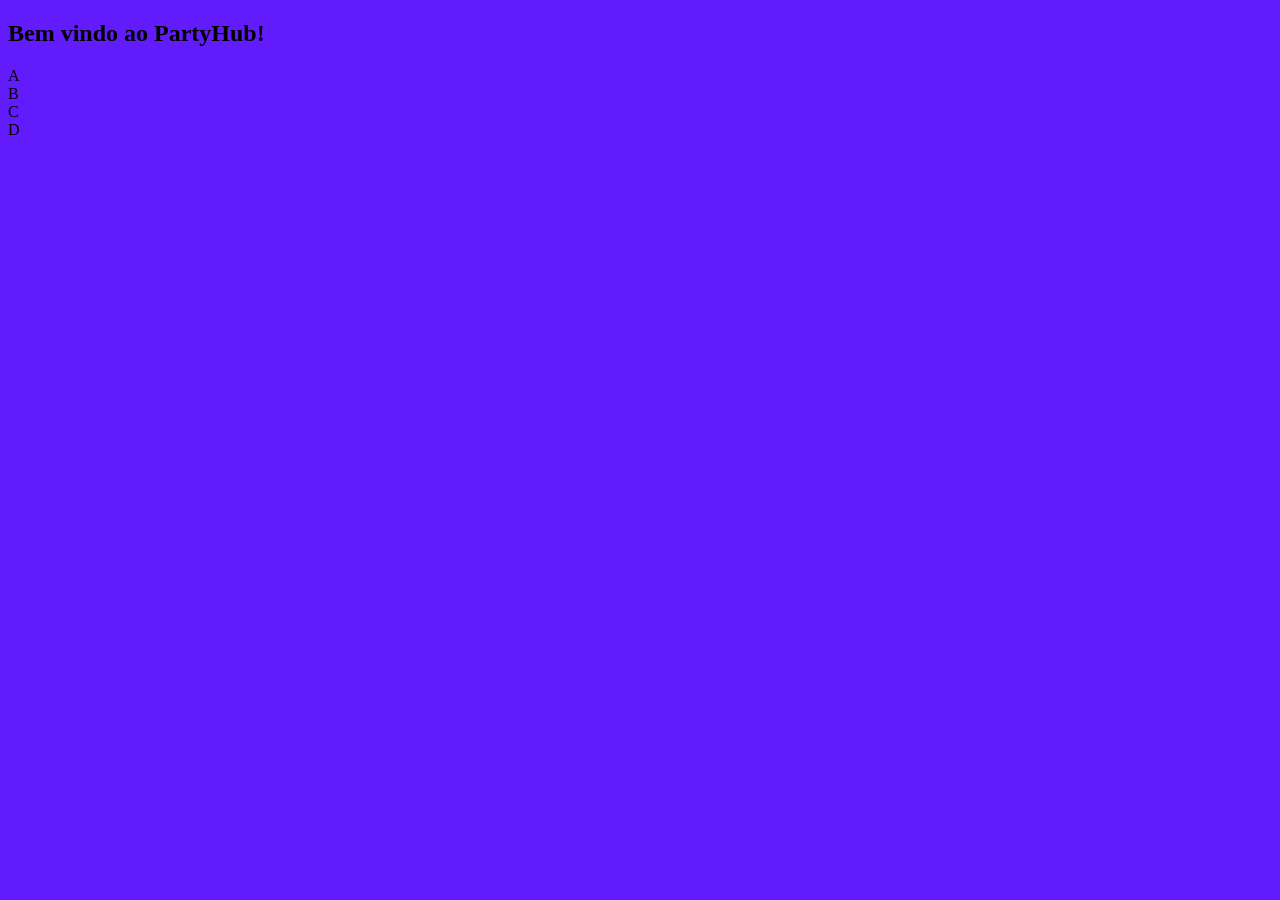
==== index.html @ 79849c9c "Implementando Vercel" ====
<!DOCTYPE html>
<html lang="en">
<head>
    <meta charset="UTF-8">
    <meta name="viewport" content="width=device-width, initial-scale=1.0">
    <title>PartyHub</title>
</head>

<style>

    body{
        background-color: rgb(98, 27, 250);
    }

    titulo{
        color: white;
    }

</style>

<body>
    <section>
        <h2 id="titulo">
            Bem vindo ao PartyHub!
        </h2>

        <div class="games-grid">

            <article>A</article>
            <article>B</article>
            <article>C</article>
            <article>D</article>

        </div>

    </section>

    
    
</body>
</html>
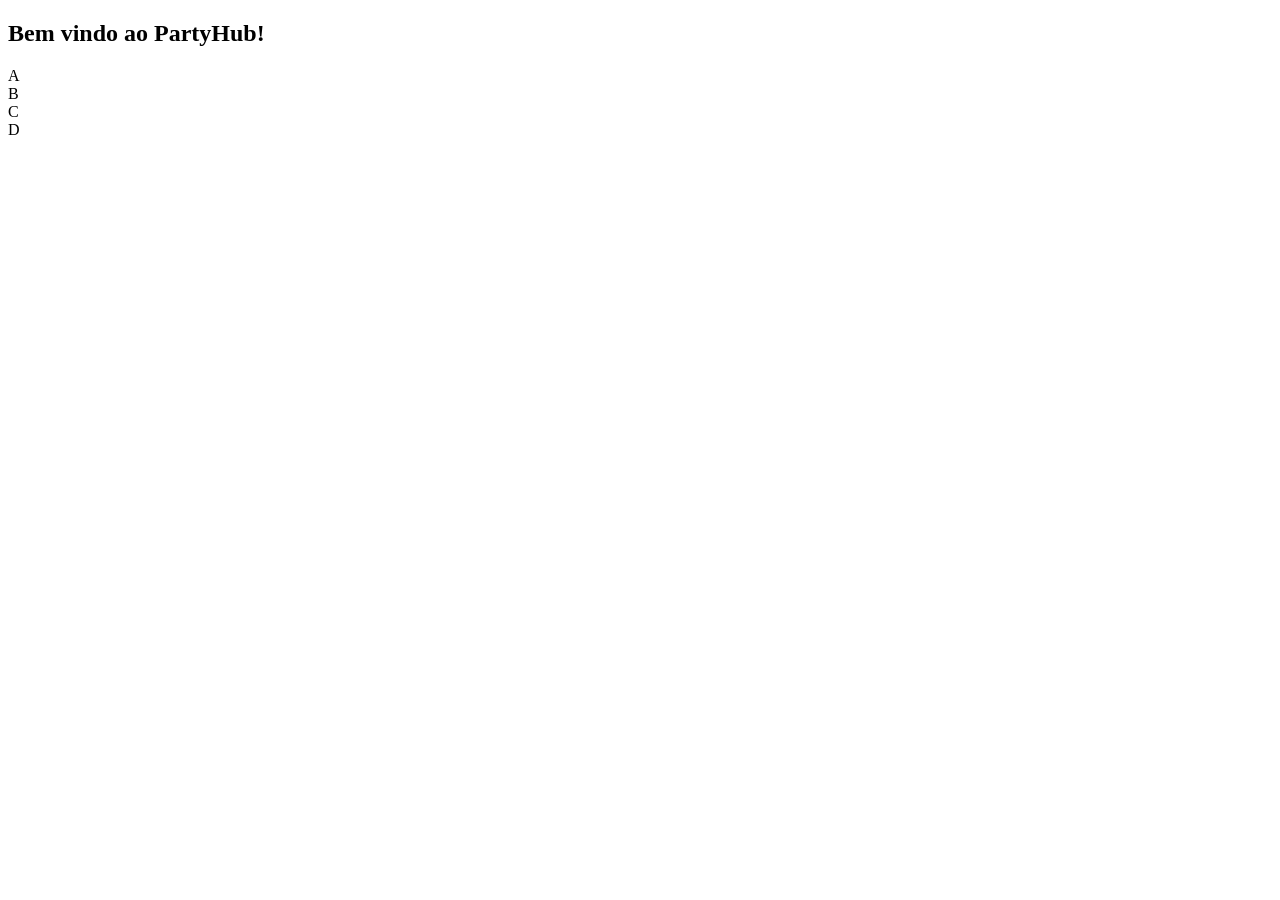
==== commit 185cf2f7: "Deploy Vercel" ====
--- a/index.html
+++ b/index.html
@@ -9,7 +9,7 @@
 <style>
 
     body{
-        background-color: rgb(98, 27, 250);
+        /*background-color: rgb(98, 27, 250);*/
     }
 
     titulo{
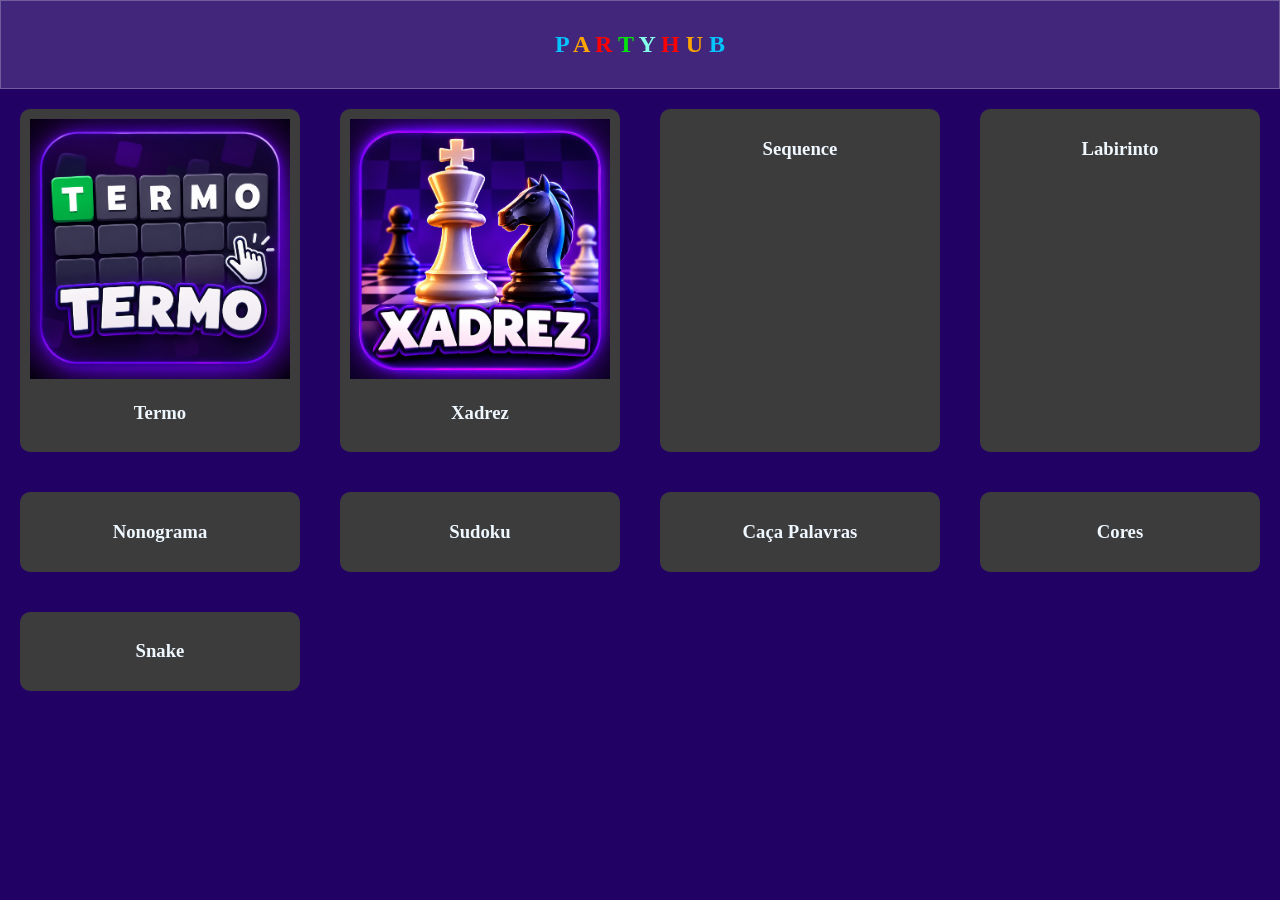
==== commit fe93d3ce: "Improving structure" ====
--- a/index.html
+++ b/index.html
@@ -4,33 +4,118 @@
     <meta charset="UTF-8">
     <meta name="viewport" content="width=device-width, initial-scale=1.0">
     <title>PartyHub</title>
+
+    <style>
+        body{
+            background-color: rgb(34, 1, 100);
+            margin: 0;
+        }
+
+        header{
+            font-family: fantasy;
+            text-align: center;
+            background: rgba(255, 255, 255, 0.15);
+            backdrop-filter: blur(10px);
+            border: 1px solid rgba(255, 255, 255, 0.25);
+            padding: 10px;
+        }
+
+        .games-grid{
+            display: grid;
+            grid-template-columns: repeat(4, 1fr);
+        }
+
+        .games-card{
+            color: aliceblue;
+            background: rgb(60, 60, 61);
+            border: 10px;
+            border-radius: 10px;
+            padding: 10px;
+            margin: 20px;
+            text-align: center;
+            cursor: pointer
+        }
+
+        .game-image img{
+            width: 100%;
+            height: 100%;
+            object-fit: cover;
+        }
+
+        #letra1{
+            color: rgb(4, 196, 255);
+        }
+
+        #letra2{
+            color: orange;
+        }
+        #letra3{
+            color: rgb(255, 0, 0);
+        }
+        #letra4{
+            color: rgb(4, 230, 11);
+        }
+        #letra5{
+            color: rgb(131, 255, 234);
+        }
+        #letra6{
+            color: rgb(255, 0, 0);
+        }
+        #letra7{
+            color: orange;
+        }
+        #letra8{
+            color: rgb(4, 196, 255);
+        }
+
+    </style>
 </head>
 
-<style>
+<body>
+    <header>
+        <h2 id="titulo">
+                <span id="letra1">P</span>
+                <span id="letra2">A</span>
+                <span id="letra3">R</span>
+                <span id="letra4">T</span>
+                <span id="letra5">Y</span>
+                <span id="letra6">H</span>
+                <span id="letra7">U</span>
+                <span id="letra8">B</span>
+            </h2>
+    </header>
 
-    body{
-        /*background-color: rgb(98, 27, 250);*/
-    }
+    <section>
+        <div class="games-grid">
+            <article class="games-card">
+                <div class="game-image">
+                    <img src="jogos/termo.png" alt="Termo">
+                </div>
 
-    titulo{
-        color: white;
-    }
+                <h3>Termo</h3>
+            </article>
 
-</style>
+            <article class="games-card">
+                <div class="game-image">
+                    <img src="jogos/xadrez.png" alt="Termo">
+                </div>
+                
+                <h3>Xadrez</h3>
+            </article>
 
-<body>
-    <section>
-        <h2 id="titulo">
-            Bem vindo ao PartyHub!
-        </h2>
+            <article class="games-card"><h3>Sequence</h3></article>
 
-        <div class="games-grid">
+            <article class="games-card"><h3>Labirinto</h3></article>
 
-            <article>A</article>
-            <article>B</article>
-            <article>C</article>
-            <article>D</article>
+            <article class="games-card"><h3>Nonograma</h3></article>
 
+            <article class="games-card"><h3>Sudoku</h3></article>
+
+            <article class="games-card"><h3>Caça Palavras</h3></article>
+
+            <article class="games-card"><h3>Cores</h3></article>
+
+            <article class="games-card"><h3>Snake</h3></article>
         </div>
 
     </section>
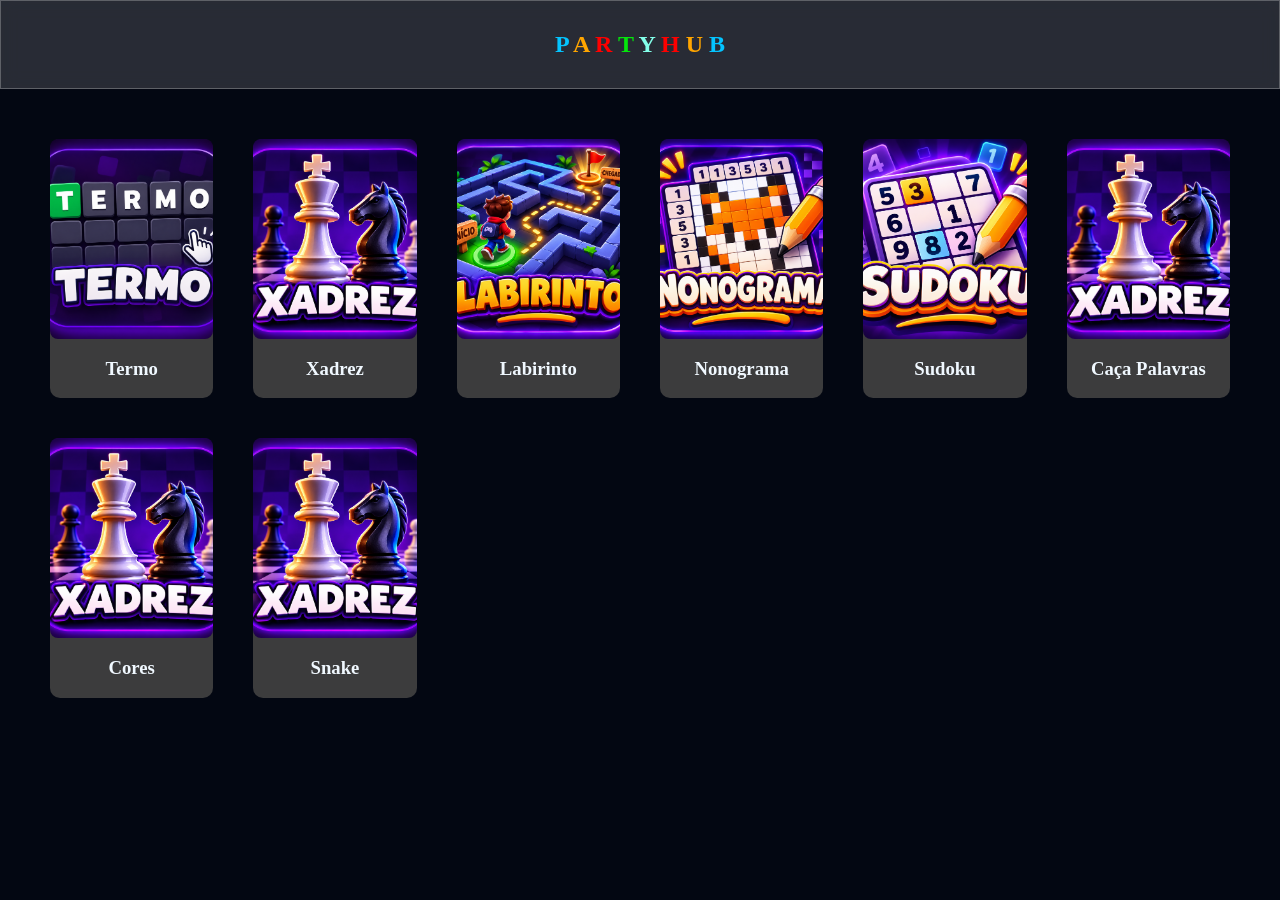
==== commit b5d18523: "Images sizes" ====
--- a/index.html
+++ b/index.html
@@ -7,7 +7,7 @@
 
     <style>
         body{
-            background-color: rgb(34, 1, 100);
+            background-color: #030712;
             margin: 0;
         }
 
@@ -22,7 +22,8 @@
 
         .games-grid{
             display: grid;
-            grid-template-columns: repeat(4, 1fr);
+            grid-template-columns: repeat(6, 1fr);
+            margin: 30px;
         }
 
         .games-card{
@@ -30,10 +31,16 @@
             background: rgb(60, 60, 61);
             border: 10px;
             border-radius: 10px;
-            padding: 10px;
             margin: 20px;
             text-align: center;
             cursor: pointer
+        }
+
+        .game-image {
+            width: 100%;
+            height: 200px;
+            overflow: hidden;
+            border-radius: 8px;
         }
 
         .game-image img{
@@ -91,31 +98,57 @@
                 <div class="game-image">
                     <img src="jogos/termo.png" alt="Termo">
                 </div>
-
                 <h3>Termo</h3>
             </article>
 
             <article class="games-card">
                 <div class="game-image">
-                    <img src="jogos/xadrez.png" alt="Termo">
+                    <img src="jogos/xadrez.png" alt="Xadrez">
                 </div>
-                
                 <h3>Xadrez</h3>
             </article>
 
-            <article class="games-card"><h3>Sequence</h3></article>
+            <article class="games-card">
+                <div class="game-image">
+                    <img src="jogos/labirinto.png" alt="Labirinto">
+                </div>
+                <h3>Labirinto</h3>
+            </article>
 
-            <article class="games-card"><h3>Labirinto</h3></article>
+            <article class="games-card">
+                <div class="game-image">
+                    <img src="jogos/nonograma.png" alt="Nonograma">
+                </div>
+                <h3>Nonograma</h3>
+            </article>
 
-            <article class="games-card"><h3>Nonograma</h3></article>
+            <article class="games-card">
+                <div class="game-image">
+                    <img src="jogos/sudoku.png" alt="Sudoku">
+                </div>
+                <h3>Sudoku</h3>
+            </article>
 
-            <article class="games-card"><h3>Sudoku</h3></article>
+            <article class="games-card">
+                <div class="game-image">
+                    <img src="jogos/cacapalavras.png" alt="Caça Palavras">
+                </div>
+                <h3>Caça Palavras</h3>
+            </article>
 
-            <article class="games-card"><h3>Caça Palavras</h3></article>
+            <article class="games-card">
+                <div class="game-image">
+                    <img src="jogos/cores.png" alt="Cores">
+                </div>
+                <h3>Cores</h3>
+            </article>
 
-            <article class="games-card"><h3>Cores</h3></article>
-
-            <article class="games-card"><h3>Snake</h3></article>
+            <article class="games-card">
+                <div class="game-image">
+                    <img src="jogos/snake.png" alt="Snake">
+                </div>
+                <h3>Snake</h3>
+            </article>
         </div>
 
     </section>
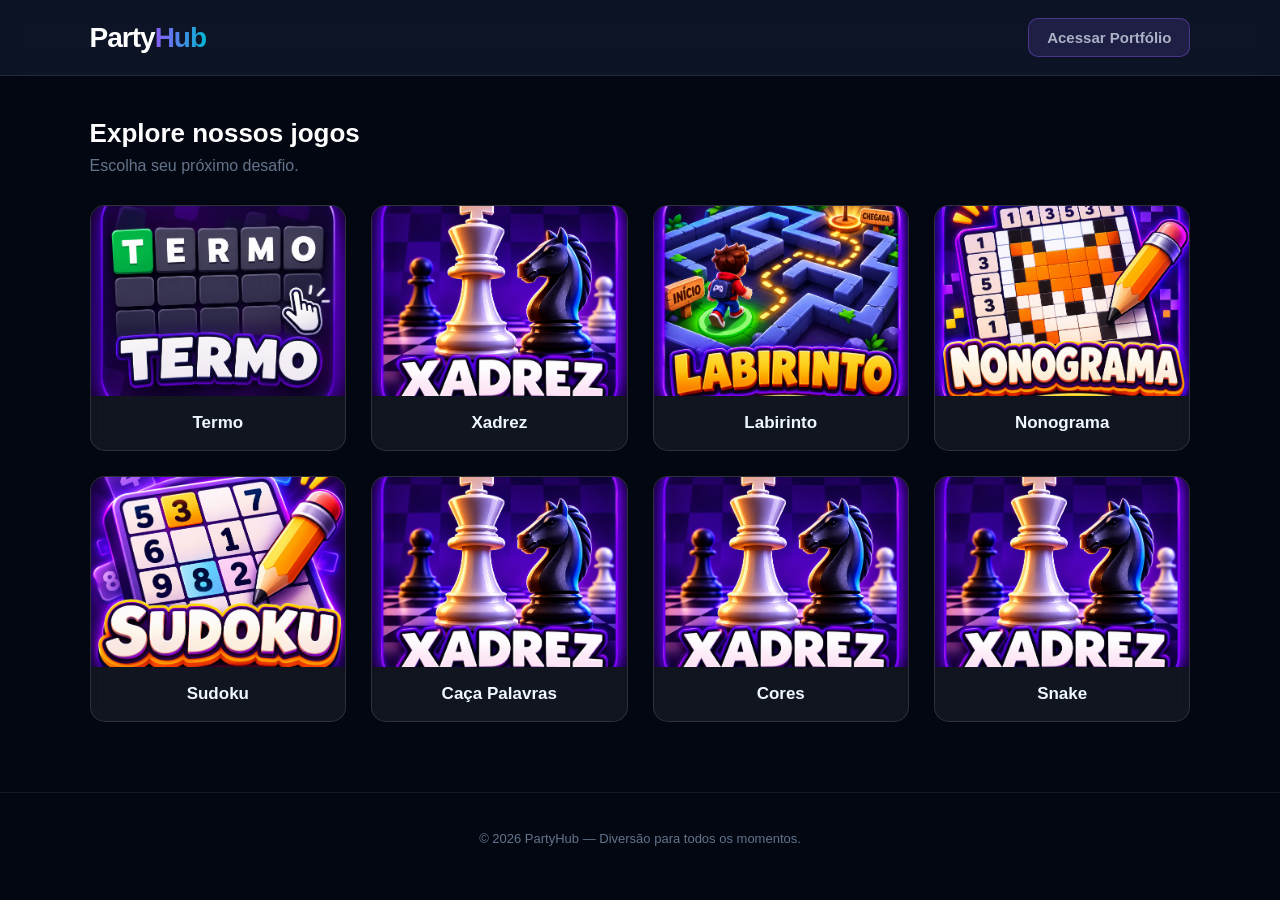
==== commit 0b0aa4b7: "Header improved" ====
--- a/index.html
+++ b/index.html
@@ -1,99 +1,297 @@
 <!DOCTYPE html>
-<html lang="en">
+<html lang="pt-BR">
 <head>
     <meta charset="UTF-8">
     <meta name="viewport" content="width=device-width, initial-scale=1.0">
-    <title>PartyHub</title>
+    <title>PartyHub | Jogos Online</title>
 
     <style>
-        body{
+        * {
+            box-sizing: border-box;
+        }
+
+        html {
+            scroll-behavior: smooth;
+        }
+
+        body {
             background-color: #030712;
+            color: #FFFFFF;
             margin: 0;
-        }
-
-        header{
-            font-family: fantasy;
+            font-family: Arial, sans-serif;
+        }
+
+        /* HEADER */
+
+        header {
+            background: rgba(15, 23, 42, 0.85);
+            backdrop-filter: blur(15px);
+            border-bottom: 1px solid rgba(255, 255, 255, 0.10);
+        }
+
+        .navbar {
+            display: flex;
+            justify-content: space-between;
+            align-items: center;
+            padding: 18px 7%;
+            max-width: 1600px;
+            margin: auto;
+        }
+
+        .logo h2 {
+            font-size: 28px;
+            margin: 0;
+            font-weight: bold;
+            letter-spacing: -1px;
+        }
+
+        .logo span {
+            background: linear-gradient(90deg, #8B5CF6, #06B6D4);
+            background-clip: text;
+            -webkit-background-clip: text;
+            color: transparent;
+        }
+
+        .nav-links {
+            display: flex;
+            align-items: center;
+            gap: 35px;
+        }
+
+        .nav-links a {
+            color: #AAB3C5;
+            text-decoration: none;
+            font-size: 15px;
+            font-weight: 600;
+            transition: 0.3s;
+        }
+
+        .nav-links a:hover {
+            color: #A78BFA;
+        }
+
+        .search-button {
+            background: rgba(139, 92, 246, 0.15);
+            border: 1px solid rgba(139, 92, 246, 0.4);
+            color: #C4B5FD;
+            padding: 10px 18px;
+            border-radius: 10px;
+            cursor: pointer;
+            transition: 0.3s;
+        }
+
+        .search-button:hover {
+            background: #7C3AED;
+            color: white;
+        }
+
+        /* HERO */
+
+        .hero {
+            max-width: 1600px;
+            margin: auto;
+            padding: 75px 7% 85px;
+        }
+
+        .hero-label {
+            display: inline-block;
+            color: #C4B5FD;
+            background: rgba(139, 92, 246, 0.15);
+            border: 1px solid rgba(139, 92, 246, 0.3);
+            padding: 8px 14px;
+            border-radius: 30px;
+            font-size: 13px;
+            margin-bottom: 20px;
+        }
+
+        .hero h1 {
+            font-size: clamp(36px, 5vw, 58px);
+            max-width: 700px;
+            margin: 0 0 18px;
+            line-height: 1.1;
+            letter-spacing: -2px;
+        }
+
+        .hero h1 span {
+            background: linear-gradient(90deg, #A78BFA, #22D3EE);
+            background-clip: text;
+            -webkit-background-clip: text;
+            color: transparent;
+        }
+
+        .hero p {
+            color: #94A3B8;
+            font-size: 17px;
+            line-height: 1.7;
+            max-width: 550px;
+            margin-bottom: 30px;
+        }
+
+        .hero-button {
+            display: inline-block;
+            background: linear-gradient(90deg, #7C3AED, #4F46E5);
+            color: white;
+            text-decoration: none;
+            padding: 14px 25px;
+            border-radius: 10px;
+            font-weight: bold;
+            transition: 0.3s;
+        }
+
+        .hero-button:hover {
+            transform: translateY(-3px);
+            box-shadow: 0 8px 25px rgba(124, 58, 237, 0.35);
+        }
+
+        /* JOGOS */
+
+        .games-section {
+            padding: 20px 7% 70px;
+            max-width: 1600px;
+            margin: auto;
+        }
+
+        .section-title {
+            margin-bottom: 30px;
+        }
+
+        .section-title h2 {
+            font-size: 26px;
+            margin-bottom: 8px;
+        }
+
+        .section-title p {
+            color: #64748B;
+            margin: 0;
+        }
+
+        .games-grid {
+            display: grid;
+            grid-template-columns: repeat(4, 1fr);
+            gap: 25px;
+        }
+
+        .games-card {
+            color: aliceblue;
+            background: rgba(255, 255, 255, 0.06);
+            backdrop-filter: blur(10px);
+            border: 1px solid rgba(255, 255, 255, 0.12);
+            border-radius: 15px;
+            overflow: hidden;
             text-align: center;
-            background: rgba(255, 255, 255, 0.15);
-            backdrop-filter: blur(10px);
-            border: 1px solid rgba(255, 255, 255, 0.25);
-            padding: 10px;
-        }
-
-        .games-grid{
-            display: grid;
-            grid-template-columns: repeat(6, 1fr);
-            margin: 30px;
-        }
-
-        .games-card{
-            color: aliceblue;
-            background: rgb(60, 60, 61);
-            border: 10px;
-            border-radius: 10px;
-            margin: 20px;
-            text-align: center;
-            cursor: pointer
+            cursor: pointer;
+            transition: 0.3s;
+        }
+
+        .games-card:hover {
+            transform: translateY(-6px);
+            background: rgba(255, 255, 255, 0.11);
+            border-color: rgba(139, 92, 246, 0.5);
         }
 
         .game-image {
             width: 100%;
-            height: 200px;
+            height: 190px;
             overflow: hidden;
-            border-radius: 8px;
-        }
-
-        .game-image img{
+        }
+
+        .game-image img {
             width: 100%;
             height: 100%;
             object-fit: cover;
-        }
-
-        #letra1{
-            color: rgb(4, 196, 255);
-        }
-
-        #letra2{
-            color: orange;
-        }
-        #letra3{
-            color: rgb(255, 0, 0);
-        }
-        #letra4{
-            color: rgb(4, 230, 11);
-        }
-        #letra5{
-            color: rgb(131, 255, 234);
-        }
-        #letra6{
-            color: rgb(255, 0, 0);
-        }
-        #letra7{
-            color: orange;
-        }
-        #letra8{
-            color: rgb(4, 196, 255);
+            transition: 0.4s;
+        }
+
+        .games-card:hover .game-image img {
+            transform: scale(1.05);
+        }
+
+        .games-card h3 {
+            margin: 0;
+            padding: 17px 10px;
+            font-size: 17px;
+        }
+
+        /* FOOTER */
+
+        footer {
+            text-align: center;
+            padding: 25px;
+            border-top: 1px solid rgba(255, 255, 255, 0.08);
+            color: #64748B;
+            font-size: 13px;
+        }
+
+        /* RESPONSIVIDADE */
+
+        @media (max-width: 1000px) {
+            .games-grid {
+                grid-template-columns: repeat(2, 1fr);
+            }
+        }
+
+        @media (max-width: 600px) {
+            .navbar {
+                flex-direction: column;
+                gap: 20px;
+                padding: 20px;
+            }
+
+            .nav-links {
+                gap: 18px;
+                flex-wrap: wrap;
+                justify-content: center;
+            }
+
+            .hero {
+                padding: 50px 7%;
+            }
+
+            .games-grid {
+                grid-template-columns: 1fr;
+            }
+
+            .game-image {
+                height: 220px;
+            }
         }
 
     </style>
 </head>
 
 <body>
+
+    <!-- HEADER -->
+
     <header>
-        <h2 id="titulo">
-                <span id="letra1">P</span>
-                <span id="letra2">A</span>
-                <span id="letra3">R</span>
-                <span id="letra4">T</span>
-                <span id="letra5">Y</span>
-                <span id="letra6">H</span>
-                <span id="letra7">U</span>
-                <span id="letra8">B</span>
-            </h2>
+
+        <nav class="navbar">
+
+            <div class="logo">
+                <h2>Party<span>Hub</span></h2>
+                
+            </div>
+
+            <div class="nav-links">
+                <a href="https://Jheex.github.io" class="search-button" type="button">
+                    Acessar Portfólio
+                </a>
+            </div>
+        </nav>
+
     </header>
 
-    <section>
+    <!-- LISTA DE JOGOS -->
+
+    <section class="games-section" id="jogos">
+
+        <div class="section-title">
+            <h2>Explore nossos jogos</h2>
+            <p>Escolha seu próximo desafio.</p>
+        </div>
+
         <div class="games-grid">
+
             <article class="games-card">
                 <div class="game-image">
                     <img src="jogos/termo.png" alt="Termo">
@@ -149,11 +347,16 @@
                 </div>
                 <h3>Snake</h3>
             </article>
+
         </div>
 
     </section>
 
-    
-    
+    <!-- SOBRE -->
+
+    <footer id="sobre">
+        <p>© 2026 PartyHub — Diversão para todos os momentos.</p>
+    </footer>
+
 </body>
 </html>
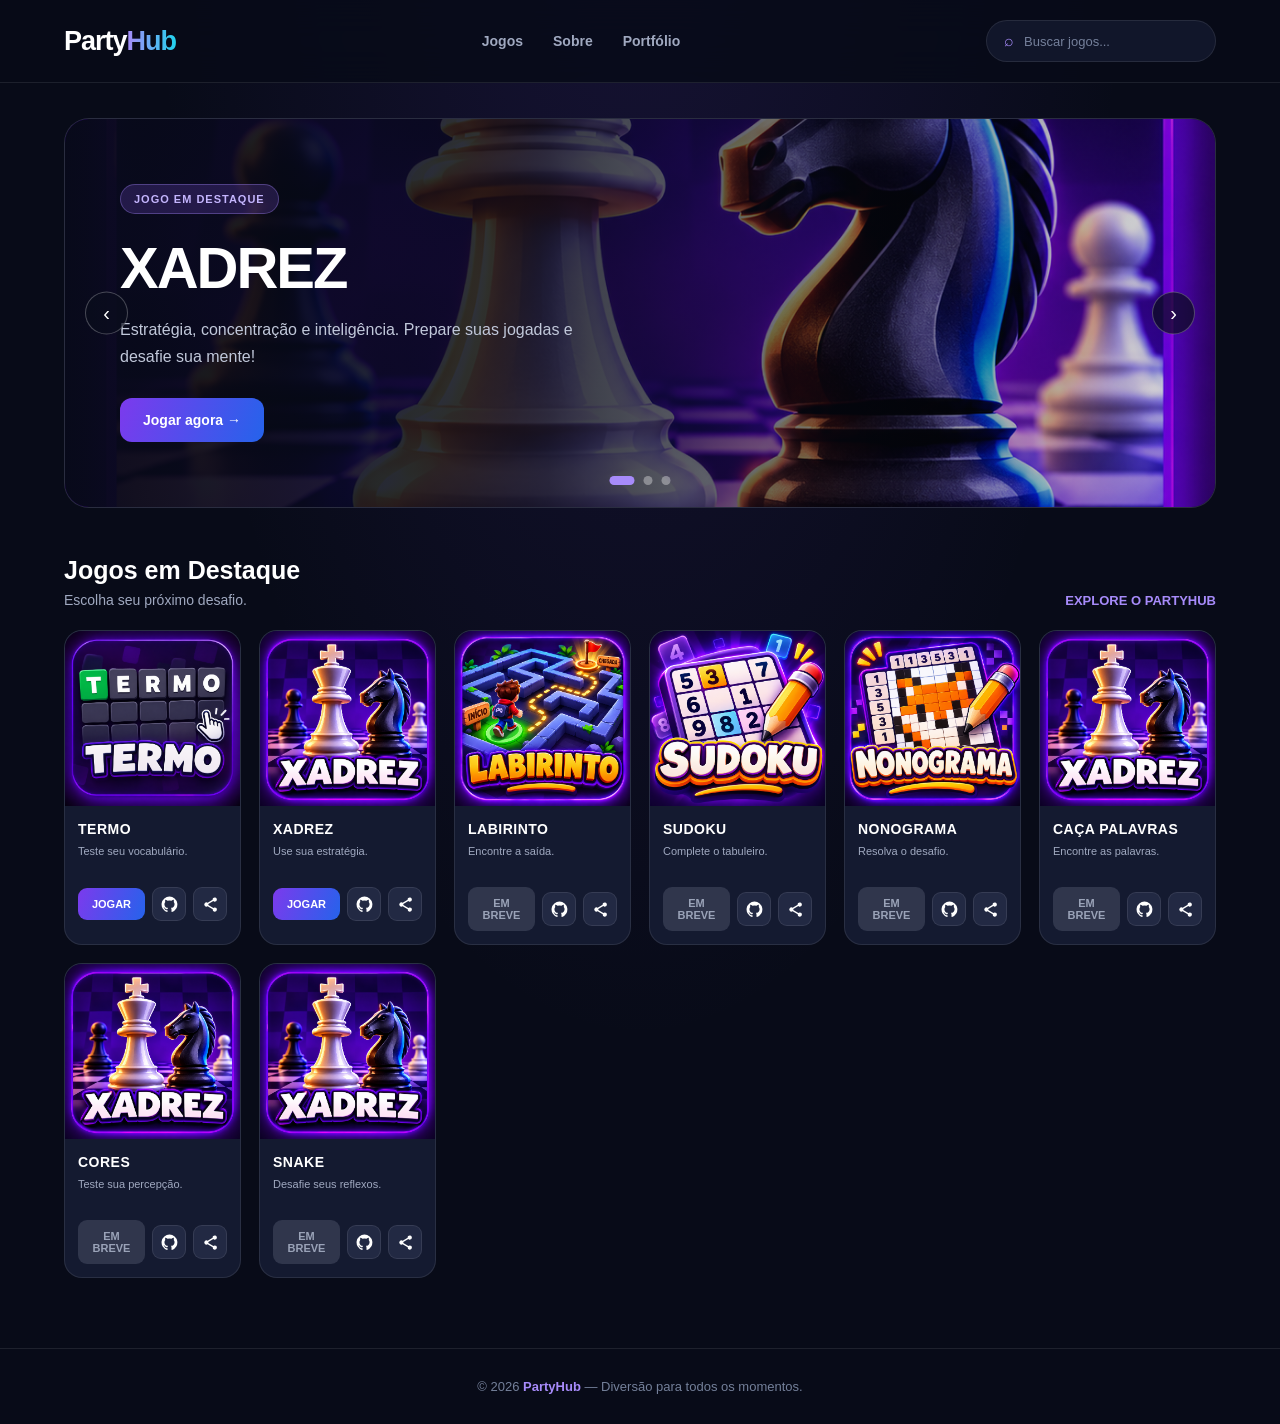
==== commit a5d0002c: "Fixing homepag" ====
--- a/index.html
+++ b/index.html
@@ -1,13 +1,38 @@
+
 <!DOCTYPE html>
 <html lang="pt-BR">
+
 <head>
     <meta charset="UTF-8">
     <meta name="viewport" content="width=device-width, initial-scale=1.0">
-    <title>PartyHub | Jogos Online</title>
+
+    <title>PartyHub | Central de Jogos</title>
 
     <style>
+        /* ========================================
+           1. CONFIGURAÇÕES GERAIS
+        ======================================== */
+
         * {
             box-sizing: border-box;
+            margin: 0;
+            padding: 0;
+        }
+
+        :root {
+            --bg-primary: #080B18;
+            --bg-secondary: #11162A;
+            --bg-card: #141A30;
+            --border: rgba(255, 255, 255, 0.09);
+
+            --text-primary: #FFFFFF;
+            --text-secondary: #A0A9C0;
+
+            --purple: #8B5CF6;
+            --purple-light: #A78BFA;
+            --cyan: #22D3EE;
+
+            --gradient: linear-gradient(110deg, #7C3AED, #2563EB);
         }
 
         html {
@@ -15,127 +40,223 @@
         }
 
         body {
-            background-color: #030712;
-            color: #FFFFFF;
-            margin: 0;
+            min-height: 100vh;
+            background:
+                radial-gradient(ellipse at 50% -20%, rgba(91, 54, 190, 0.19), transparent 55%),
+                var(--bg-primary);
+
+            color: var(--text-primary);
             font-family: Arial, sans-serif;
         }
 
-        /* HEADER */
-
-        header {
-            background: rgba(15, 23, 42, 0.85);
-            backdrop-filter: blur(15px);
-            border-bottom: 1px solid rgba(255, 255, 255, 0.10);
+        a {
+            color: inherit;
+            text-decoration: none;
+        }
+
+        button {
+            font: inherit;
+        }
+
+        /* ========================================
+           2. HEADER
+        ======================================== */
+
+        .header {
+            width: 100%;
+            background: rgba(8, 11, 24, 0.85);
+            backdrop-filter: blur(18px);
+            border-bottom: 1px solid var(--border);
+
+            position: sticky;
+            top: 0;
+            z-index: 100;
         }
 
         .navbar {
-            display: flex;
-            justify-content: space-between;
-            align-items: center;
-            padding: 18px 7%;
             max-width: 1600px;
             margin: auto;
-        }
-
-        .logo h2 {
-            font-size: 28px;
-            margin: 0;
-            font-weight: bold;
-            letter-spacing: -1px;
-        }
-
-        .logo span {
-            background: linear-gradient(90deg, #8B5CF6, #06B6D4);
-            background-clip: text;
-            -webkit-background-clip: text;
-            color: transparent;
-        }
-
-        .nav-links {
+            padding: 20px 5%;
+
             display: flex;
             align-items: center;
-            gap: 35px;
-        }
-
-        .nav-links a {
-            color: #AAB3C5;
-            text-decoration: none;
-            font-size: 15px;
-            font-weight: 600;
-            transition: 0.3s;
-        }
-
-        .nav-links a:hover {
-            color: #A78BFA;
-        }
-
-        .search-button {
-            background: rgba(139, 92, 246, 0.15);
-            border: 1px solid rgba(139, 92, 246, 0.4);
-            color: #C4B5FD;
-            padding: 10px 18px;
-            border-radius: 10px;
-            cursor: pointer;
-            transition: 0.3s;
-        }
-
-        .search-button:hover {
-            background: #7C3AED;
-            color: white;
-        }
-
-        /* HERO */
-
-        .hero {
-            max-width: 1600px;
-            margin: auto;
-            padding: 75px 7% 85px;
-        }
-
-        .hero-label {
-            display: inline-block;
-            color: #C4B5FD;
-            background: rgba(139, 92, 246, 0.15);
-            border: 1px solid rgba(139, 92, 246, 0.3);
-            padding: 8px 14px;
-            border-radius: 30px;
-            font-size: 13px;
-            margin-bottom: 20px;
-        }
-
-        .hero h1 {
-            font-size: clamp(36px, 5vw, 58px);
-            max-width: 700px;
-            margin: 0 0 18px;
-            line-height: 1.1;
-            letter-spacing: -2px;
-        }
-
-        .hero h1 span {
+            justify-content: space-between;
+            gap: 30px;
+        }
+
+        .logo {
+            font-size: 27px;
+            font-weight: 800;
+            letter-spacing: -1px;
+        }
+
+        .logo span {
             background: linear-gradient(90deg, #A78BFA, #22D3EE);
             background-clip: text;
             -webkit-background-clip: text;
             color: transparent;
         }
 
-        .hero p {
-            color: #94A3B8;
-            font-size: 17px;
+        .nav-links {
+            display: flex;
+            align-items: center;
+            gap: 30px;
+        }
+
+        .nav-links a {
+            color: var(--text-secondary);
+            font-size: 14px;
+            font-weight: 600;
+            transition: color 0.3s;
+        }
+
+        .nav-links a:hover {
+            color: white;
+        }
+
+        .search-box {
+            display: flex;
+            align-items: center;
+            gap: 10px;
+
+            background: var(--bg-secondary);
+            border: 1px solid var(--border);
+            border-radius: 30px;
+
+            padding: 11px 17px;
+            width: 230px;
+        }
+
+        .search-box span {
+            color: var(--purple-light);
+        }
+
+        .search-box input {
+            width: 100%;
+            background: transparent;
+            border: none;
+            outline: none;
+            color: white;
+            font-size: 13px;
+        }
+
+        .search-box input::placeholder {
+            color: #75809B;
+        }
+
+        /* ========================================
+           3. CONTEÚDO PRINCIPAL
+        ======================================== */
+
+        .container {
+            max-width: 1600px;
+            margin: auto;
+            padding: 35px 5% 70px;
+        }
+
+        /* ========================================
+           4. CARROSSEL PRINCIPAL
+        ======================================== */
+
+        .hero {
+            position: relative;
+            width: 100%;
+            min-height: 390px;
+            overflow: hidden;
+
+            border-radius: 25px;
+            border: 1px solid var(--border);
+
+            background: #15182D;
+            margin-bottom: 48px;
+        }
+
+        .hero-slide {
+            position: absolute;
+            inset: 0;
+
+            display: flex;
+            align-items: center;
+
+            padding: 55px;
+            opacity: 0;
+            visibility: hidden;
+
+            background-size: cover;
+            background-position: center;
+
+            transition: opacity 0.6s ease, visibility 0.6s;
+        }
+
+        .hero-slide.active {
+            opacity: 1;
+            visibility: visible;
+            z-index: 1;
+        }
+
+        .hero-slide::before {
+            content: "";
+            position: absolute;
+            inset: 0;
+
+            background: linear-gradient(
+                90deg,
+                rgba(7, 10, 24, 0.97) 0%,
+                rgba(7, 10, 24, 0.82) 42%,
+                rgba(7, 10, 24, 0.12) 100%
+            );
+        }
+
+        .hero-content {
+            position: relative;
+            z-index: 2;
+            max-width: 470px;
+        }
+
+        .hero-tag {
+            display: inline-block;
+            padding: 8px 13px;
+
+            background: rgba(139, 92, 246, 0.2);
+            border: 1px solid rgba(167, 139, 250, 0.35);
+            border-radius: 30px;
+
+            color: #C4B5FD;
+            font-size: 11px;
+            font-weight: bold;
+            letter-spacing: 1px;
+
+            margin-bottom: 20px;
+        }
+
+        .hero-content h1 {
+            font-size: clamp(38px, 5vw, 58px);
+            margin-bottom: 15px;
+            letter-spacing: -2px;
+        }
+
+        .hero-content p {
+            color: #C1C8DA;
+            font-size: 16px;
             line-height: 1.7;
-            max-width: 550px;
-            margin-bottom: 30px;
+            margin-bottom: 28px;
         }
 
         .hero-button {
-            display: inline-block;
-            background: linear-gradient(90deg, #7C3AED, #4F46E5);
+            display: inline-flex;
+            align-items: center;
+            gap: 10px;
+
+            padding: 14px 23px;
+            border-radius: 12px;
+
+            background: var(--gradient);
             color: white;
-            text-decoration: none;
-            padding: 14px 25px;
-            border-radius: 10px;
+
+            font-size: 14px;
             font-weight: bold;
-            transition: 0.3s;
+
+            transition: transform 0.3s, box-shadow 0.3s;
         }
 
         .hero-button:hover {
@@ -143,220 +264,1270 @@
             box-shadow: 0 8px 25px rgba(124, 58, 237, 0.35);
         }
 
-        /* JOGOS */
-
-        .games-section {
-            padding: 20px 7% 70px;
-            max-width: 1600px;
-            margin: auto;
-        }
-
-        .section-title {
-            margin-bottom: 30px;
-        }
-
-        .section-title h2 {
-            font-size: 26px;
-            margin-bottom: 8px;
-        }
-
-        .section-title p {
-            color: #64748B;
-            margin: 0;
-        }
+        .hero-arrow {
+            position: absolute;
+            z-index: 5;
+            top: 50%;
+            transform: translateY(-50%);
+
+            width: 43px;
+            height: 43px;
+
+            border: 1px solid rgba(255, 255, 255, 0.25);
+            border-radius: 50%;
+
+            background: rgba(10, 13, 29, 0.7);
+            color: white;
+
+            cursor: pointer;
+            font-size: 20px;
+
+            transition: background 0.3s;
+        }
+
+        .hero-arrow:hover {
+            background: var(--purple);
+        }
+
+        .hero-prev {
+            left: 20px;
+        }
+
+        .hero-next {
+            right: 20px;
+        }
+
+        .hero-indicators {
+            position: absolute;
+            z-index: 5;
+            bottom: 22px;
+            left: 50%;
+            transform: translateX(-50%);
+
+            display: flex;
+            gap: 9px;
+        }
+
+        .hero-dot {
+            width: 9px;
+            height: 9px;
+
+            border: none;
+            border-radius: 50%;
+
+            background: rgba(255, 255, 255, 0.35);
+            cursor: pointer;
+
+            transition: all 0.3s;
+        }
+
+        .hero-dot.active {
+            width: 25px;
+            border-radius: 10px;
+            background: #A78BFA;
+        }
+
+        /* ========================================
+           5. TÍTULOS DAS SEÇÕES
+        ======================================== */
+
+        .section-heading {
+            display: flex;
+            align-items: end;
+            justify-content: space-between;
+            gap: 20px;
+
+            margin-bottom: 22px;
+        }
+
+        .section-heading h2 {
+            font-size: 25px;
+            margin-bottom: 7px;
+        }
+
+        .section-heading p {
+            color: var(--text-secondary);
+            font-size: 14px;
+        }
+
+        .see-all {
+            color: var(--purple-light);
+            font-size: 13px;
+            font-weight: bold;
+        }
+
+        /* ========================================
+           6. CARDS DOS JOGOS
+        ======================================== */
 
         .games-grid {
             display: grid;
-            grid-template-columns: repeat(4, 1fr);
-            gap: 25px;
-        }
-
-        .games-card {
-            color: aliceblue;
-            background: rgba(255, 255, 255, 0.06);
-            backdrop-filter: blur(10px);
-            border: 1px solid rgba(255, 255, 255, 0.12);
-            border-radius: 15px;
+            grid-template-columns: repeat(6, minmax(0, 1fr));
+            gap: 18px;
+        }
+
+        .game-card {
+            position: relative;
+            min-width: 0;
+
+            background: var(--bg-card);
+            border: 1px solid var(--border);
+            border-radius: 18px;
+
+            overflow: visible;
+            transition: transform 0.3s, border-color 0.3s;
+        }
+
+        .game-card:hover {
+            transform: translateY(-6px);
+            border-color: rgba(139, 92, 246, 0.65);
+        }
+
+        .game-image {
+            position: relative;
             overflow: hidden;
-            text-align: center;
-            cursor: pointer;
-            transition: 0.3s;
-        }
-
-        .games-card:hover {
-            transform: translateY(-6px);
-            background: rgba(255, 255, 255, 0.11);
-            border-color: rgba(139, 92, 246, 0.5);
-        }
-
-        .game-image {
+
             width: 100%;
-            height: 190px;
-            overflow: hidden;
+            aspect-ratio: 1 / 1;
+
+            border-radius: 17px 17px 0 0;
+            background: #202640;
         }
 
         .game-image img {
             width: 100%;
             height: 100%;
+
             object-fit: cover;
-            transition: 0.4s;
-        }
-
-        .games-card:hover .game-image img {
-            transform: scale(1.05);
-        }
-
-        .games-card h3 {
-            margin: 0;
-            padding: 17px 10px;
-            font-size: 17px;
-        }
-
-        /* FOOTER */
+            display: block;
+
+            transition: transform 0.4s;
+        }
+
+        .game-card:hover .game-image img {
+            transform: scale(1.07);
+        }
+
+        .game-info {
+            padding: 15px 13px 13px;
+        }
+
+        .game-info h3 {
+            font-size: 14px;
+            margin-bottom: 7px;
+            letter-spacing: 0.5px;
+        }
+
+        .game-info p {
+            min-height: 30px;
+            color: var(--text-secondary);
+            font-size: 11px;
+            line-height: 1.4;
+            margin-bottom: 13px;
+        }
+
+        .game-actions {
+            display: flex;
+            align-items: center;
+            gap: 7px;
+        }
+
+        .play-button {
+            flex: 1;
+            text-align: center;
+
+            padding: 10px 5px;
+            border-radius: 9px;
+
+            background: var(--gradient);
+            color: white;
+
+            font-size: 11px;
+            font-weight: bold;
+            border: none;
+            cursor: pointer;
+
+            transition: filter 0.3s;
+        }
+
+        .play-button:hover {
+            filter: brightness(1.2);
+        }
+
+        .play-button.disabled {
+            background: #30364C;
+            color: #9AA3B8;
+            cursor: not-allowed;
+        }
+
+        .icon-button {
+            position: relative;
+            width: 34px;
+            height: 34px;
+            flex-shrink: 0;
+
+            display: flex;
+            align-items: center;
+            justify-content: center;
+
+            background: #222943;
+            color: white;
+
+            border: 1px solid var(--border);
+            border-radius: 9px;
+
+            cursor: pointer;
+            transition: background 0.3s;
+        }
+
+        .icon-button:hover {
+            background: #6841C7;
+        }
+
+        .icon-button svg {
+            width: 17px;
+            height: 17px;
+            fill: currentColor;
+        }
+
+        /* ========================================
+           7. MENU DE COMPARTILHAMENTO
+        ======================================== */
+
+        .share-menu {
+            position: absolute;
+            right: 8px;
+            bottom: 54px;
+            z-index: 20;
+
+            display: none;
+            flex-direction: column;
+            gap: 5px;
+
+            width: 155px;
+            padding: 8px;
+
+            background: #202943;
+            border: 1px solid rgba(255, 255, 255, 0.13);
+            border-radius: 12px;
+
+            box-shadow: 0 10px 30px rgba(0, 0, 0, 0.4);
+        }
+
+        .share-menu.open {
+            display: flex;
+        }
+
+        .share-menu a,
+        .share-menu button {
+            display: block;
+            width: 100%;
+
+            padding: 9px;
+            border: none;
+            border-radius: 7px;
+
+            background: transparent;
+            color: #E2E8F0;
+
+            font-size: 12px;
+            text-align: left;
+            cursor: pointer;
+        }
+
+        .share-menu a:hover,
+        .share-menu button:hover {
+            background: rgba(139, 92, 246, 0.2);
+        }
+
+        /* ========================================
+           8. FOOTER
+        ======================================== */
 
         footer {
+            padding: 30px 5%;
+            border-top: 1px solid var(--border);
+
             text-align: center;
-            padding: 25px;
-            border-top: 1px solid rgba(255, 255, 255, 0.08);
-            color: #64748B;
+            color: #74809A;
             font-size: 13px;
         }
 
-        /* RESPONSIVIDADE */
-
-        @media (max-width: 1000px) {
+        footer strong {
+            color: #A78BFA;
+        }
+
+        /* ========================================
+           9. RESPONSIVIDADE
+        ======================================== */
+
+        @media (max-width: 1250px) {
             .games-grid {
-                grid-template-columns: repeat(2, 1fr);
+                grid-template-columns: repeat(4, minmax(0, 1fr));
+            }
+        }
+
+        @media (max-width: 850px) {
+            .navbar {
+                flex-wrap: wrap;
+            }
+
+            .search-box {
+                width: 100%;
+                order: 3;
+            }
+
+            .games-grid {
+                grid-template-columns: repeat(3, minmax(0, 1fr));
+            }
+
+            .hero {
+                min-height: 350px;
+            }
+
+            .hero-slide {
+                padding: 40px;
             }
         }
 
         @media (max-width: 600px) {
             .navbar {
-                flex-direction: column;
-                gap: 20px;
-                padding: 20px;
+                padding: 18px 5%;
+                gap: 18px;
+            }
+
+            .logo {
+                font-size: 24px;
             }
 
             .nav-links {
-                gap: 18px;
-                flex-wrap: wrap;
-                justify-content: center;
+                gap: 15px;
+            }
+
+            .nav-links a {
+                font-size: 12px;
+            }
+
+            .container {
+                padding: 25px 5% 50px;
             }
 
             .hero {
-                padding: 50px 7%;
+                min-height: 390px;
+                border-radius: 18px;
+            }
+
+            .hero-slide {
+                padding: 30px 25px;
+                align-items: center;
+                background-position: center;
+            }
+
+            .hero-slide::before {
+                background: linear-gradient(
+                    90deg,
+                    rgba(7, 10, 24, 0.95),
+                    rgba(7, 10, 24, 0.65)
+                );
+            }
+
+            .hero-content {
+                max-width: 85%;
+            }
+
+            .hero-content h1 {
+                font-size: 39px;
+            }
+
+            .hero-content p {
+                font-size: 14px;
+            }
+
+            .hero-arrow {
+                width: 34px;
+                height: 34px;
+                font-size: 16px;
+            }
+
+            .hero-prev {
+                left: 8px;
+            }
+
+            .hero-next {
+                right: 8px;
             }
 
             .games-grid {
-                grid-template-columns: 1fr;
-            }
-
-            .game-image {
-                height: 220px;
-            }
-        }
-
+                grid-template-columns: repeat(2, minmax(0, 1fr));
+                gap: 13px;
+            }
+
+            .game-info {
+                padding: 12px 9px;
+            }
+
+            .game-info h3 {
+                font-size: 12px;
+            }
+
+            .game-info p {
+                font-size: 10px;
+            }
+
+            .game-actions {
+                gap: 5px;
+            }
+
+            .icon-button {
+                width: 30px;
+                height: 32px;
+            }
+
+            .play-button {
+                font-size: 10px;
+            }
+
+            .section-heading h2 {
+                font-size: 21px;
+            }
+
+            .section-heading p {
+                font-size: 12px;
+            }
+        }
     </style>
 </head>
 
 <body>
 
-    <!-- HEADER -->
-
-    <header>
+    <!-- ========================================
+         1. HEADER
+    ========================================= -->
+
+    <header class="header">
 
         <nav class="navbar">
 
-            <div class="logo">
-                <h2>Party<span>Hub</span></h2>
-                
-            </div>
+            <a href="#" class="logo">
+                Party<span>Hub</span>
+            </a>
 
             <div class="nav-links">
-                <a href="https://Jheex.github.io" class="search-button" type="button">
-                    Acessar Portfólio
+                <a href="#jogos">Jogos</a>
+                <a href="#sobre">Sobre</a>
+                <a href="https://Jheex.github.io"
+                   target="_blank"
+                   rel="noopener noreferrer">
+                    Portfólio
                 </a>
             </div>
+
+            <div class="search-box">
+                <span>⌕</span>
+                <input
+                    type="search"
+                    id="pesquisa-jogos"
+                    placeholder="Buscar jogos..."
+                    autocomplete="off"
+                >
+            </div>
+
         </nav>
 
     </header>
 
-    <!-- LISTA DE JOGOS -->
-
-    <section class="games-section" id="jogos">
-
-        <div class="section-title">
-            <h2>Explore nossos jogos</h2>
-            <p>Escolha seu próximo desafio.</p>
-        </div>
-
-        <div class="games-grid">
-
-            <article class="games-card">
-                <div class="game-image">
-                    <img src="jogos/termo.png" alt="Termo">
+
+    <!-- ========================================
+         2. CONTEÚDO PRINCIPAL
+    ========================================= -->
+
+    <main class="container">
+
+        <!-- CARROSSEL -->
+
+        <section class="hero" id="carrossel">
+
+            <div class="hero-slide active"
+                 style="background-image: url('img/xadrez.png');">
+
+                <div class="hero-content">
+                    <span class="hero-tag">JOGO EM DESTAQUE</span>
+
+                    <h1>XADREZ</h1>
+
+                    <p>
+                        Estratégia, concentração e inteligência.
+                        Prepare suas jogadas e desafie sua mente!
+                    </p>
+
+                    <a href="jogos/projeto/xadrez.html"
+                       class="hero-button">
+                        Jogar agora →
+                    </a>
                 </div>
-                <h3>Termo</h3>
-            </article>
-
-            <article class="games-card">
-                <div class="game-image">
-                    <img src="jogos/xadrez.png" alt="Xadrez">
+
+            </div>
+
+
+            <div class="hero-slide"
+                 style="background-image: url('img/termo.png');">
+
+                <div class="hero-content">
+                    <span class="hero-tag">DESAFIO DE PALAVRAS</span>
+
+                    <h1>TERMO</h1>
+
+                    <p>
+                        Descubra a palavra secreta em até seis tentativas.
+                        Será que você consegue?
+                    </p>
+
+                    <a href="games/termo/index.html"
+                       class="hero-button">
+                        Jogar agora →
+                    </a>
                 </div>
-                <h3>Xadrez</h3>
-            </article>
-
-            <article class="games-card">
-                <div class="game-image">
-                    <img src="jogos/labirinto.png" alt="Labirinto">
+
+            </div>
+
+
+            <div class="hero-slide"
+                 style="background-image: url('img/labirinto.png');">
+
+                <div class="hero-content">
+                    <span class="hero-tag">DESAFIO DE LÓGICA</span>
+
+                    <h1>LABIRINTO</h1>
+
+                    <p>
+                        Encontre a saída, supere os obstáculos
+                        e teste sua capacidade de raciocínio.
+                    </p>
+
+                    <a href="#jogos" class="hero-button">
+                        Explorar jogos →
+                    </a>
                 </div>
-                <h3>Labirinto</h3>
-            </article>
-
-            <article class="games-card">
-                <div class="game-image">
-                    <img src="jogos/nonograma.png" alt="Nonograma">
+
+            </div>
+
+
+            <button class="hero-arrow hero-prev"
+                    id="anterior-slide"
+                    aria-label="Slide anterior">
+                ‹
+            </button>
+
+            <button class="hero-arrow hero-next"
+                    id="proximo-slide"
+                    aria-label="Próximo slide">
+                ›
+            </button>
+
+            <div class="hero-indicators" id="indicadores"></div>
+
+        </section>
+
+
+        <!-- JOGOS -->
+
+        <section id="jogos">
+
+            <div class="section-heading">
+
+                <div>
+                    <h2>Jogos em Destaque</h2>
+                    <p>Escolha seu próximo desafio.</p>
                 </div>
-                <h3>Nonograma</h3>
-            </article>
-
-            <article class="games-card">
-                <div class="game-image">
-                    <img src="jogos/sudoku.png" alt="Sudoku">
-                </div>
-                <h3>Sudoku</h3>
-            </article>
-
-            <article class="games-card">
-                <div class="game-image">
-                    <img src="jogos/cacapalavras.png" alt="Caça Palavras">
-                </div>
-                <h3>Caça Palavras</h3>
-            </article>
-
-            <article class="games-card">
-                <div class="game-image">
-                    <img src="jogos/cores.png" alt="Cores">
-                </div>
-                <h3>Cores</h3>
-            </article>
-
-            <article class="games-card">
-                <div class="game-image">
-                    <img src="jogos/snake.png" alt="Snake">
-                </div>
-                <h3>Snake</h3>
-            </article>
-
-        </div>
-
-    </section>
-
-    <!-- SOBRE -->
+
+                <span class="see-all">EXPLORE O PARTYHUB</span>
+
+            </div>
+
+
+            <div class="games-grid" id="grade-jogos">
+
+
+                <!-- TERMO -->
+
+                <article class="game-card" data-nome="termo">
+
+                    <div class="game-image">
+                        <img src="img/termo.png" alt="Jogo TERMO">
+                    </div>
+
+                    <div class="game-info">
+                        <h3>TERMO</h3>
+                        <p>Teste seu vocabulário.</p>
+
+                        <div class="game-actions">
+
+                            <a href="games/termo/index.html"
+                               class="play-button">
+                                JOGAR
+                            </a>
+
+                            <a href="https://github.com/SEU-USUARIO/SEU-REPOSITORIO"
+                               target="_blank"
+                               rel="noopener noreferrer"
+                               class="icon-button"
+                               title="Ver código no GitHub"
+                               aria-label="Ver código do TERMO no GitHub">
+                                <svg viewBox="0 0 24 24">
+                                    <path d="M12 .8a11.2 11.2 0 0 0-3.54 21.83c.56.1.76-.24.76-.54v-2.1c-3.1.67-3.76-1.32-3.76-1.32-.51-1.29-1.24-1.63-1.24-1.63-1.01-.69.08-.68.08-.68 1.12.08 1.71 1.15 1.71 1.15.99 1.7 2.59 1.21 3.22.92.1-.72.39-1.21.7-1.49-2.47-.28-5.07-1.24-5.07-5.51 0-1.22.44-2.22 1.15-3-.12-.28-.5-1.42.11-2.96 0 0 .94-.3 3.08 1.15a10.7 10.7 0 0 1 5.6 0c2.14-1.45 3.08-1.15 3.08-1.15.61 1.54.23 2.68.11 2.96.72.78 1.15 1.78 1.15 3 0 4.28-2.6 5.23-5.08 5.5.4.35.75 1.02.75 2.06v3.05c0 .3.2.65.77.54A11.2 11.2 0 0 0 12 .8z"/>
+                                </svg>
+                            </a>
+
+                            <button class="icon-button share-button"
+                                    title="Compartilhar TERMO"
+                                    aria-label="Compartilhar TERMO"
+                                    aria-expanded="false">
+                                <svg viewBox="0 0 24 24">
+                                    <path d="M18 16.08c-.76 0-1.44.3-1.96.77l-7.12-4.14a3.1 3.1 0 0 0 0-1.42l7.05-4.1a3 3 0 1 0-.94-1.74L8 9.55a3 3 0 1 0 0 4.9l7.12 4.16a3 3 0 1 0 2.88-2.53z"/>
+                                </svg>
+                            </button>
+
+                        </div>
+
+                        <div class="share-menu">
+                            <a href="#" data-share="whatsapp">WhatsApp</a>
+                            <a href="#" data-share="facebook">Facebook</a>
+                            <a href="#" data-share="x">X / Twitter</a>
+                            <button type="button" data-share="copy">Copiar link</button>
+                        </div>
+
+                    </div>
+
+                </article>
+
+
+                <!-- XADREZ -->
+
+                <article class="game-card" data-nome="xadrez">
+
+                    <div class="game-image">
+                        <img src="img/xadrez.png" alt="Jogo Xadrez">
+                    </div>
+
+                    <div class="game-info">
+                        <h3>XADREZ</h3>
+                        <p>Use sua estratégia.</p>
+
+                        <div class="game-actions">
+
+                            <a href="jogos/projeto/xadrez.html"
+                               class="play-button">
+                                JOGAR
+                            </a>
+
+                            <a href="https://github.com/SEU-USUARIO/SEU-REPOSITORIO"
+                               target="_blank"
+                               rel="noopener noreferrer"
+                               class="icon-button"
+                               title="Ver código no GitHub"
+                               aria-label="Ver código do Xadrez no GitHub">
+                                <svg viewBox="0 0 24 24">
+                                    <path d="M12 .8a11.2 11.2 0 0 0-3.54 21.83c.56.1.76-.24.76-.54v-2.1c-3.1.67-3.76-1.32-3.76-1.32-.51-1.29-1.24-1.63-1.24-1.63-1.01-.69.08-.68.08-.68 1.12.08 1.71 1.15 1.71 1.15.99 1.7 2.59 1.21 3.22.92.1-.72.39-1.21.7-1.49-2.47-.28-5.07-1.24-5.07-5.51 0-1.22.44-2.22 1.15-3-.12-.28-.5-1.42.11-2.96 0 0 .94-.3 3.08 1.15a10.7 10.7 0 0 1 5.6 0c2.14-1.45 3.08-1.15 3.08-1.15.61 1.54.23 2.68.11 2.96.72.78 1.15 1.78 1.15 3 0 4.28-2.6 5.23-5.08 5.5.4.35.75 1.02.75 2.06v3.05c0 .3.2.65.77.54A11.2 11.2 0 0 0 12 .8z"/>
+                                </svg>
+                            </a>
+
+                            <button class="icon-button share-button"
+                                    title="Compartilhar Xadrez"
+                                    aria-label="Compartilhar Xadrez"
+                                    aria-expanded="false">
+                                <svg viewBox="0 0 24 24">
+                                    <path d="M18 16.08c-.76 0-1.44.3-1.96.77l-7.12-4.14a3.1 3.1 0 0 0 0-1.42l7.05-4.1a3 3 0 1 0-.94-1.74L8 9.55a3 3 0 1 0 0 4.9l7.12 4.16a3 3 0 1 0 2.88-2.53z"/>
+                                </svg>
+                            </button>
+
+                        </div>
+
+                        <div class="share-menu">
+                            <a href="#" data-share="whatsapp">WhatsApp</a>
+                            <a href="#" data-share="facebook">Facebook</a>
+                            <a href="#" data-share="x">X / Twitter</a>
+                            <button type="button" data-share="copy">Copiar link</button>
+                        </div>
+
+                    </div>
+
+                </article>
+
+
+                <!-- LABIRINTO -->
+
+                <article class="game-card" data-nome="labirinto">
+
+                    <div class="game-image">
+                        <img src="img/labirinto.png" alt="Jogo Labirinto">
+                    </div>
+
+                    <div class="game-info">
+                        <h3>LABIRINTO</h3>
+                        <p>Encontre a saída.</p>
+
+                        <div class="game-actions">
+
+                            <button class="play-button disabled" disabled>
+                                EM BREVE
+                            </button>
+
+                            <a href="https://github.com/SEU-USUARIO/SEU-REPOSITORIO"
+                               target="_blank"
+                               rel="noopener noreferrer"
+                               class="icon-button"
+                               title="Ver código no GitHub"
+                               aria-label="Ver código do Labirinto no GitHub">
+                                <svg viewBox="0 0 24 24">
+                                    <path d="M12 .8a11.2 11.2 0 0 0-3.54 21.83c.56.1.76-.24.76-.54v-2.1c-3.1.67-3.76-1.32-3.76-1.32-.51-1.29-1.24-1.63-1.24-1.63-1.01-.69.08-.68.08-.68 1.12.08 1.71 1.15 1.71 1.15.99 1.7 2.59 1.21 3.22.92.1-.72.39-1.21.7-1.49-2.47-.28-5.07-1.24-5.07-5.51 0-1.22.44-2.22 1.15-3-.12-.28-.5-1.42.11-2.96 0 0 .94-.3 3.08 1.15a10.7 10.7 0 0 1 5.6 0c2.14-1.45 3.08-1.15 3.08-1.15.61 1.54.23 2.68.11 2.96.72.78 1.15 1.78 1.15 3 0 4.28-2.6 5.23-5.08 5.5.4.35.75 1.02.75 2.06v3.05c0 .3.2.65.77.54A11.2 11.2 0 0 0 12 .8z"/>
+                                </svg>
+                            </a>
+
+                            <button class="icon-button share-button"
+                                    title="Compartilhar Labirinto"
+                                    aria-label="Compartilhar Labirinto"
+                                    aria-expanded="false">
+                                <svg viewBox="0 0 24 24">
+                                    <path d="M18 16.08c-.76 0-1.44.3-1.96.77l-7.12-4.14a3.1 3.1 0 0 0 0-1.42l7.05-4.1a3 3 0 1 0-.94-1.74L8 9.55a3 3 0 1 0 0 4.9l7.12 4.16a3 3 0 1 0 2.88-2.53z"/>
+                                </svg>
+                            </button>
+
+                        </div>
+
+                        <div class="share-menu">
+                            <a href="#" data-share="whatsapp">WhatsApp</a>
+                            <a href="#" data-share="facebook">Facebook</a>
+                            <a href="#" data-share="x">X / Twitter</a>
+                            <button type="button" data-share="copy">Copiar link</button>
+                        </div>
+
+                    </div>
+
+                </article>
+
+
+                <!-- SUDOKU -->
+
+                <article class="game-card" data-nome="sudoku">
+
+                    <div class="game-image">
+                        <img src="img/sudoku.png" alt="Jogo Sudoku">
+                    </div>
+
+                    <div class="game-info">
+                        <h3>SUDOKU</h3>
+                        <p>Complete o tabuleiro.</p>
+
+                        <div class="game-actions">
+
+                            <button class="play-button disabled" disabled>
+                                EM BREVE
+                            </button>
+
+                            <a href="https://github.com/SEU-USUARIO/SEU-REPOSITORIO"
+                               target="_blank"
+                               rel="noopener noreferrer"
+                               class="icon-button"
+                               title="Ver código no GitHub"
+                               aria-label="Ver código do Sudoku no GitHub">
+                                <svg viewBox="0 0 24 24">
+                                    <path d="M12 .8a11.2 11.2 0 0 0-3.54 21.83c.56.1.76-.24.76-.54v-2.1c-3.1.67-3.76-1.32-3.76-1.32-.51-1.29-1.24-1.63-1.24-1.63-1.01-.69.08-.68.08-.68 1.12.08 1.71 1.15 1.71 1.15.99 1.7 2.59 1.21 3.22.92.1-.72.39-1.21.7-1.49-2.47-.28-5.07-1.24-5.07-5.51 0-1.22.44-2.22 1.15-3-.12-.28-.5-1.42.11-2.96 0 0 .94-.3 3.08 1.15a10.7 10.7 0 0 1 5.6 0c2.14-1.45 3.08-1.15 3.08-1.15.61 1.54.23 2.68.11 2.96.72.78 1.15 1.78 1.15 3 0 4.28-2.6 5.23-5.08 5.5.4.35.75 1.02.75 2.06v3.05c0 .3.2.65.77.54A11.2 11.2 0 0 0 12 .8z"/>
+                                </svg>
+                            </a>
+
+                            <button class="icon-button share-button"
+                                    title="Compartilhar Sudoku"
+                                    aria-label="Compartilhar Sudoku"
+                                    aria-expanded="false">
+                                <svg viewBox="0 0 24 24">
+                                    <path d="M18 16.08c-.76 0-1.44.3-1.96.77l-7.12-4.14a3.1 3.1 0 0 0 0-1.42l7.05-4.1a3 3 0 1 0-.94-1.74L8 9.55a3 3 0 1 0 0 4.9l7.12 4.16a3 3 0 1 0 2.88-2.53z"/>
+                                </svg>
+                            </button>
+
+                        </div>
+
+                        <div class="share-menu">
+                            <a href="#" data-share="whatsapp">WhatsApp</a>
+                            <a href="#" data-share="facebook">Facebook</a>
+                            <a href="#" data-share="x">X / Twitter</a>
+                            <button type="button" data-share="copy">Copiar link</button>
+                        </div>
+
+                    </div>
+
+                </article>
+
+
+                <!-- NONOGRAMA -->
+
+                <article class="game-card" data-nome="nonograma">
+
+                    <div class="game-image">
+                        <img src="img/nonograma.png" alt="Jogo Nonograma">
+                    </div>
+
+                    <div class="game-info">
+                        <h3>NONOGRAMA</h3>
+                        <p>Resolva o desafio.</p>
+
+                        <div class="game-actions">
+
+                            <button class="play-button disabled" disabled>
+                                EM BREVE
+                            </button>
+
+                            <a href="https://github.com/SEU-USUARIO/SEU-REPOSITORIO"
+                               target="_blank"
+                               rel="noopener noreferrer"
+                               class="icon-button"
+                               title="Ver código no GitHub"
+                               aria-label="Ver código do Nonograma no GitHub">
+                                <svg viewBox="0 0 24 24">
+                                    <path d="M12 .8a11.2 11.2 0 0 0-3.54 21.83c.56.1.76-.24.76-.54v-2.1c-3.1.67-3.76-1.32-3.76-1.32-.51-1.29-1.24-1.63-1.24-1.63-1.01-.69.08-.68.08-.68 1.12.08 1.71 1.15 1.71 1.15.99 1.7 2.59 1.21 3.22.92.1-.72.39-1.21.7-1.49-2.47-.28-5.07-1.24-5.07-5.51 0-1.22.44-2.22 1.15-3-.12-.28-.5-1.42.11-2.96 0 0 .94-.3 3.08 1.15a10.7 10.7 0 0 1 5.6 0c2.14-1.45 3.08-1.15 3.08-1.15.61 1.54.23 2.68.11 2.96.72.78 1.15 1.78 1.15 3 0 4.28-2.6 5.23-5.08 5.5.4.35.75 1.02.75 2.06v3.05c0 .3.2.65.77.54A11.2 11.2 0 0 0 12 .8z"/>
+                                </svg>
+                            </a>
+
+                            <button class="icon-button share-button"
+                                    title="Compartilhar Nonograma"
+                                    aria-label="Compartilhar Nonograma"
+                                    aria-expanded="false">
+                                <svg viewBox="0 0 24 24">
+                                    <path d="M18 16.08c-.76 0-1.44.3-1.96.77l-7.12-4.14a3.1 3.1 0 0 0 0-1.42l7.05-4.1a3 3 0 1 0-.94-1.74L8 9.55a3 3 0 1 0 0 4.9l7.12 4.16a3 3 0 1 0 2.88-2.53z"/>
+                                </svg>
+                            </button>
+
+                        </div>
+
+                        <div class="share-menu">
+                            <a href="#" data-share="whatsapp">WhatsApp</a>
+                            <a href="#" data-share="facebook">Facebook</a>
+                            <a href="#" data-share="x">X / Twitter</a>
+                            <button type="button" data-share="copy">Copiar link</button>
+                        </div>
+
+                    </div>
+
+                </article>
+
+
+                <!-- CAÇA PALAVRAS -->
+
+                <article class="game-card" data-nome="caça palavras">
+
+                    <div class="game-image">
+                        <img src="img/cacapalavras.png" alt="Jogo Caça Palavras">
+                    </div>
+
+                    <div class="game-info">
+                        <h3>CAÇA PALAVRAS</h3>
+                        <p>Encontre as palavras.</p>
+
+                        <div class="game-actions">
+
+                            <button class="play-button disabled" disabled>
+                                EM BREVE
+                            </button>
+
+                            <a href="https://github.com/SEU-USUARIO/SEU-REPOSITORIO"
+                               target="_blank"
+                               rel="noopener noreferrer"
+                               class="icon-button"
+                               title="Ver código no GitHub"
+                               aria-label="Ver código do Caça Palavras no GitHub">
+                                <svg viewBox="0 0 24 24">
+                                    <path d="M12 .8a11.2 11.2 0 0 0-3.54 21.83c.56.1.76-.24.76-.54v-2.1c-3.1.67-3.76-1.32-3.76-1.32-.51-1.29-1.24-1.63-1.24-1.63-1.01-.69.08-.68.08-.68 1.12.08 1.71 1.15 1.71 1.15.99 1.7 2.59 1.21 3.22.92.1-.72.39-1.21.7-1.49-2.47-.28-5.07-1.24-5.07-5.51 0-1.22.44-2.22 1.15-3-.12-.28-.5-1.42.11-2.96 0 0 .94-.3 3.08 1.15a10.7 10.7 0 0 1 5.6 0c2.14-1.45 3.08-1.15 3.08-1.15.61 1.54.23 2.68.11 2.96.72.78 1.15 1.78 1.15 3 0 4.28-2.6 5.23-5.08 5.5.4.35.75 1.02.75 2.06v3.05c0 .3.2.65.77.54A11.2 11.2 0 0 0 12 .8z"/>
+                                </svg>
+                            </a>
+
+                            <button class="icon-button share-button"
+                                    title="Compartilhar Caça Palavras"
+                                    aria-label="Compartilhar Caça Palavras"
+                                    aria-expanded="false">
+                                <svg viewBox="0 0 24 24">
+                                    <path d="M18 16.08c-.76 0-1.44.3-1.96.77l-7.12-4.14a3.1 3.1 0 0 0 0-1.42l7.05-4.1a3 3 0 1 0-.94-1.74L8 9.55a3 3 0 1 0 0 4.9l7.12 4.16a3 3 0 1 0 2.88-2.53z"/>
+                                </svg>
+                            </button>
+
+                        </div>
+
+                        <div class="share-menu">
+                            <a href="#" data-share="whatsapp">WhatsApp</a>
+                            <a href="#" data-share="facebook">Facebook</a>
+                            <a href="#" data-share="x">X / Twitter</a>
+                            <button type="button" data-share="copy">Copiar link</button>
+                        </div>
+
+                    </div>
+
+                </article>
+
+
+                <!-- CORES -->
+
+                <article class="game-card" data-nome="cores">
+
+                    <div class="game-image">
+                        <img src="img/cores.png" alt="Jogo Cores">
+                    </div>
+
+                    <div class="game-info">
+                        <h3>CORES</h3>
+                        <p>Teste sua percepção.</p>
+
+                        <div class="game-actions">
+
+                            <button class="play-button disabled" disabled>
+                                EM BREVE
+                            </button>
+
+                            <a href="https://github.com/SEU-USUARIO/SEU-REPOSITORIO"
+                               target="_blank"
+                               rel="noopener noreferrer"
+                               class="icon-button"
+                               title="Ver código no GitHub"
+                               aria-label="Ver código de Cores no GitHub">
+                                <svg viewBox="0 0 24 24">
+                                    <path d="M12 .8a11.2 11.2 0 0 0-3.54 21.83c.56.1.76-.24.76-.54v-2.1c-3.1.67-3.76-1.32-3.76-1.32-.51-1.29-1.24-1.63-1.24-1.63-1.01-.69.08-.68.08-.68 1.12.08 1.71 1.15 1.71 1.15.99 1.7 2.59 1.21 3.22.92.1-.72.39-1.21.7-1.49-2.47-.28-5.07-1.24-5.07-5.51 0-1.22.44-2.22 1.15-3-.12-.28-.5-1.42.11-2.96 0 0 .94-.3 3.08 1.15a10.7 10.7 0 0 1 5.6 0c2.14-1.45 3.08-1.15 3.08-1.15.61 1.54.23 2.68.11 2.96.72.78 1.15 1.78 1.15 3 0 4.28-2.6 5.23-5.08 5.5.4.35.75 1.02.75 2.06v3.05c0 .3.2.65.77.54A11.2 11.2 0 0 0 12 .8z"/>
+                                </svg>
+                            </a>
+
+                            <button class="icon-button share-button"
+                                    title="Compartilhar Cores"
+                                    aria-label="Compartilhar Cores"
+                                    aria-expanded="false">
+                                <svg viewBox="0 0 24 24">
+                                    <path d="M18 16.08c-.76 0-1.44.3-1.96.77l-7.12-4.14a3.1 3.1 0 0 0 0-1.42l7.05-4.1a3 3 0 1 0-.94-1.74L8 9.55a3 3 0 1 0 0 4.9l7.12 4.16a3 3 0 1 0 2.88-2.53z"/>
+                                </svg>
+                            </button>
+
+                        </div>
+
+                        <div class="share-menu">
+                            <a href="#" data-share="whatsapp">WhatsApp</a>
+                            <a href="#" data-share="facebook">Facebook</a>
+                            <a href="#" data-share="x">X / Twitter</a>
+                            <button type="button" data-share="copy">Copiar link</button>
+                        </div>
+
+                    </div>
+
+                </article>
+
+
+                <!-- SNAKE -->
+
+                <article class="game-card" data-nome="snake">
+
+                    <div class="game-image">
+                        <img src="img/snake.png" alt="Jogo Snake">
+                    </div>
+
+                    <div class="game-info">
+                        <h3>SNAKE</h3>
+                        <p>Desafie seus reflexos.</p>
+
+                        <div class="game-actions">
+
+                            <button class="play-button disabled" disabled>
+                                EM BREVE
+                            </button>
+
+                            <a href="https://github.com/SEU-USUARIO/SEU-REPOSITORIO"
+                               target="_blank"
+                               rel="noopener noreferrer"
+                               class="icon-button"
+                               title="Ver código no GitHub"
+                               aria-label="Ver código do Snake no GitHub">
+                                <svg viewBox="0 0 24 24">
+                                    <path d="M12 .8a11.2 11.2 0 0 0-3.54 21.83c.56.1.76-.24.76-.54v-2.1c-3.1.67-3.76-1.32-3.76-1.32-.51-1.29-1.24-1.63-1.24-1.63-1.01-.69.08-.68.08-.68 1.12.08 1.71 1.15 1.71 1.15.99 1.7 2.59 1.21 3.22.92.1-.72.39-1.21.7-1.49-2.47-.28-5.07-1.24-5.07-5.51 0-1.22.44-2.22 1.15-3-.12-.28-.5-1.42.11-2.96 0 0 .94-.3 3.08 1.15a10.7 10.7 0 0 1 5.6 0c2.14-1.45 3.08-1.15 3.08-1.15.61 1.54.23 2.68.11 2.96.72.78 1.15 1.78 1.15 3 0 4.28-2.6 5.23-5.08 5.5.4.35.75 1.02.75 2.06v3.05c0 .3.2.65.77.54A11.2 11.2 0 0 0 12 .8z"/>
+                                </svg>
+                            </a>
+
+                            <button class="icon-button share-button"
+                                    title="Compartilhar Snake"
+                                    aria-label="Compartilhar Snake"
+                                    aria-expanded="false">
+                                <svg viewBox="0 0 24 24">
+                                    <path d="M18 16.08c-.76 0-1.44.3-1.96.77l-7.12-4.14a3.1 3.1 0 0 0 0-1.42l7.05-4.1a3 3 0 1 0-.94-1.74L8 9.55a3 3 0 1 0 0 4.9l7.12 4.16a3 3 0 1 0 2.88-2.53z"/>
+                                </svg>
+                            </button>
+
+                        </div>
+
+                        <div class="share-menu">
+                            <a href="#" data-share="whatsapp">WhatsApp</a>
+                            <a href="#" data-share="facebook">Facebook</a>
+                            <a href="#" data-share="x">X / Twitter</a>
+                            <button type="button" data-share="copy">Copiar link</button>
+                        </div>
+
+                    </div>
+
+                </article>
+
+            </div>
+
+        </section>
+
+    </main>
+
+
+    <!-- ========================================
+         3. FOOTER
+    ========================================= -->
 
     <footer id="sobre">
-        <p>© 2026 PartyHub — Diversão para todos os momentos.</p>
+        <p>
+            © 2026 <strong>PartyHub</strong> — Diversão para todos os momentos.
+        </p>
     </footer>
 
+
+    <!-- ========================================
+         4. JAVASCRIPT
+    ========================================= -->
+
+    <script>
+
+        // ======================================
+        // 1. CARROSSEL
+        // ======================================
+
+        const slides = document.querySelectorAll(".hero-slide");
+        const indicadores = document.querySelector("#indicadores");
+
+        const btnAnterior = document.querySelector("#anterior-slide");
+        const btnProximo = document.querySelector("#proximo-slide");
+
+        let slideAtual = 0;
+        let intervaloCarrossel;
+
+        function criarIndicadores() {
+
+            slides.forEach((slide, index) => {
+
+                const botao = document.createElement("button");
+
+                botao.classList.add("hero-dot");
+
+                botao.setAttribute("aria-label", `Ir para o slide ${index + 1}`);
+
+                botao.addEventListener("click", () => {
+                    mostrarSlide(index);
+                    reiniciarCarrossel();
+                });
+
+                indicadores.appendChild(botao);
+
+            });
+
+        }
+
+        function mostrarSlide(index) {
+
+            slides.forEach(slide => {
+                slide.classList.remove("active");
+            });
+
+            const botoes = document.querySelectorAll(".hero-dot");
+
+            botoes.forEach(botao => {
+                botao.classList.remove("active");
+            });
+
+            slideAtual = (index + slides.length) % slides.length;
+
+            slides[slideAtual].classList.add("active");
+            botoes[slideAtual].classList.add("active");
+
+        }
+
+        function proximoSlide() {
+            mostrarSlide(slideAtual + 1);
+        }
+
+        function slideAnterior() {
+            mostrarSlide(slideAtual - 1);
+        }
+
+        function iniciarCarrossel() {
+
+            intervaloCarrossel = setInterval(() => {
+                proximoSlide();
+            }, 6000);
+
+        }
+
+        function reiniciarCarrossel() {
+
+            clearInterval(intervaloCarrossel);
+            iniciarCarrossel();
+
+        }
+
+        btnProximo.addEventListener("click", () => {
+            proximoSlide();
+            reiniciarCarrossel();
+        });
+
+        btnAnterior.addEventListener("click", () => {
+            slideAnterior();
+            reiniciarCarrossel();
+        });
+
+        criarIndicadores();
+        mostrarSlide(0);
+        iniciarCarrossel();
+
+
+        // ======================================
+        // 2. COMPARTILHAMENTO
+        // ======================================
+
+        document.querySelectorAll(".share-button").forEach(botao => {
+
+            botao.addEventListener("click", () => {
+
+                const card = botao.closest(".game-card");
+                const menu = card.querySelector(".share-menu");
+
+                const estavaAberto = menu.classList.contains("open");
+
+                document.querySelectorAll(".share-menu").forEach(item => {
+                    item.classList.remove("open");
+                });
+
+                document.querySelectorAll(".share-button").forEach(item => {
+                    item.setAttribute("aria-expanded", "false");
+                });
+
+                if (!estavaAberto) {
+                    menu.classList.add("open");
+                    botao.setAttribute("aria-expanded", "true");
+                }
+
+            });
+
+        });
+
+
+        document.querySelectorAll(".share-menu").forEach(menu => {
+
+            menu.addEventListener("click", async event => {
+
+                const opcao = event.target.closest("[data-share]");
+
+                if (!opcao) return;
+
+                event.preventDefault();
+
+                const card = menu.closest(".game-card");
+                const nomeJogo = card.querySelector("h3").textContent;
+
+                const linkJogo = new URL(
+                    card.querySelector(".play-button[href]")?.getAttribute("href") || window.location.pathname,
+                    window.location.href
+                ).href;
+
+                const texto = `Confira o jogo ${nomeJogo} no PartyHub!`;
+
+                let destino = "";
+
+                switch (opcao.dataset.share) {
+
+                    case "whatsapp":
+                        destino = `https://wa.me/?text=${encodeURIComponent(texto + " " + linkJogo)}`;
+                        break;
+
+                    case "facebook":
+                        destino = `https://www.facebook.com/sharer/sharer.php?u=${encodeURIComponent(linkJogo)}`;
+                        break;
+
+                    case "x":
+                        destino = `https://twitter.com/intent/tweet?text=${encodeURIComponent(texto)}&url=${encodeURIComponent(linkJogo)}`;
+                        break;
+
+                    case "copy":
+
+                        try {
+
+                            await navigator.clipboard.writeText(linkJogo);
+
+                            opcao.textContent = "Link copiado!";
+
+                            setTimeout(() => {
+                                opcao.textContent = "Copiar link";
+                            }, 1800);
+
+                        } catch (erro) {
+
+                            window.prompt("Copie o link do jogo:", linkJogo);
+
+                        }
+
+                        return;
+
+                }
+
+                if (destino) {
+                    window.open(destino, "_blank", "noopener,noreferrer");
+                }
+
+                menu.classList.remove("open");
+
+                menu.closest(".game-card")
+                    .querySelector(".share-button")
+                    .setAttribute("aria-expanded", "false");
+
+            });
+
+        });
+
+
+        // Fecha menus ao clicar fora
+
+        document.addEventListener("click", event => {
+
+            if (!event.target.closest(".game-card")) {
+
+                document.querySelectorAll(".share-menu").forEach(menu => {
+                    menu.classList.remove("open");
+                });
+
+                document.querySelectorAll(".share-button").forEach(botao => {
+                    botao.setAttribute("aria-expanded", "false");
+                });
+
+            }
+
+        });
+
+
+        // ======================================
+        // 3. PESQUISA DE JOGOS
+        // ======================================
+
+        const campoPesquisa = document.querySelector("#pesquisa-jogos");
+
+        campoPesquisa.addEventListener("input", () => {
+
+            const pesquisa = campoPesquisa.value
+                .trim()
+                .toLowerCase();
+
+            document.querySelectorAll(".game-card").forEach(card => {
+
+                const nome = card.dataset.nome.toLowerCase();
+
+                card.style.display = nome.includes(pesquisa)
+                    ? ""
+                    : "none";
+
+            });
+
+        });
+
+    </script>
+
 </body>
-</html>+</html>
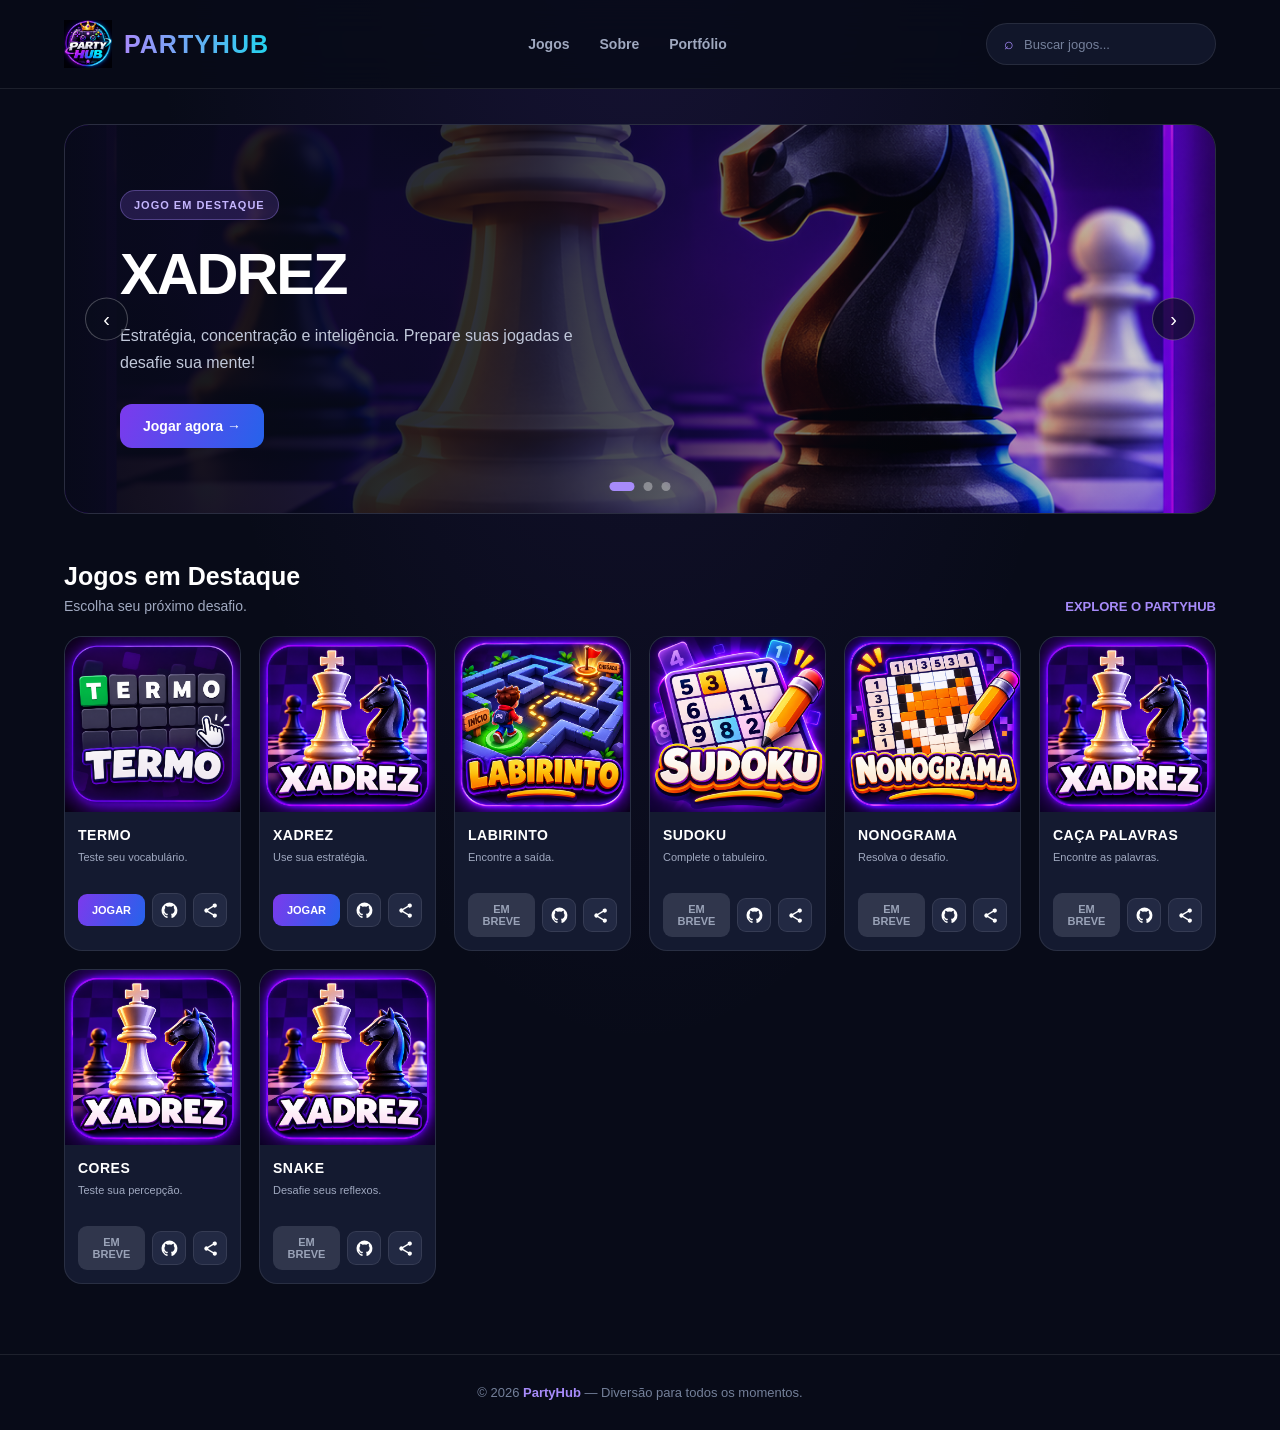
==== commit 9019bfde: "Github URL Termo" ====
--- a/index.html
+++ b/index.html
@@ -84,10 +84,31 @@
             gap: 30px;
         }
 
+        
+        /* LOGOTIPO PARTYHUB */
+
         .logo {
-            font-size: 27px;
+            display: flex;
+            align-items: center;
+            gap: 12px;
+            text-decoration: none;
+            font-size: 25px;
             font-weight: 800;
-            letter-spacing: -1px;
+            letter-spacing: 1px;
+            color: #FFFFFF;
+        }
+
+        .logo img {
+            width: 48px;
+            height: 48px;
+            object-fit: contain;
+        }
+
+        .logo span {
+            background: linear-gradient(90deg, #A78BFA, #22D3EE);
+            background-clip: text;
+            -webkit-background-clip: text;
+            color: transparent;
         }
 
         .logo span {
@@ -596,8 +617,9 @@
                 gap: 18px;
             }
 
-            .logo {
-                font-size: 24px;
+            .logo img {
+                width: 145px;
+                height: 48px;
             }
 
             .nav-links {
@@ -708,8 +730,10 @@
 
         <nav class="navbar">
 
-            <a href="#" class="logo">
-                Party<span>Hub</span>
+            
+            <a href="#" class="logo" aria-label="PartyHub - Página inicial">
+                <img src="img/logo-partyhub.png" alt="Logo PartyHub">
+                <span>PARTYHUB</span>
             </a>
 
             <div class="nav-links">
@@ -867,7 +891,7 @@
                                 JOGAR
                             </a>
 
-                            <a href="https://github.com/SEU-USUARIO/SEU-REPOSITORIO"
+                            <a href="https://github.com/Jheex/PartyHub/tree/main/games/termo"
                                target="_blank"
                                rel="noopener noreferrer"
                                class="icon-button"
